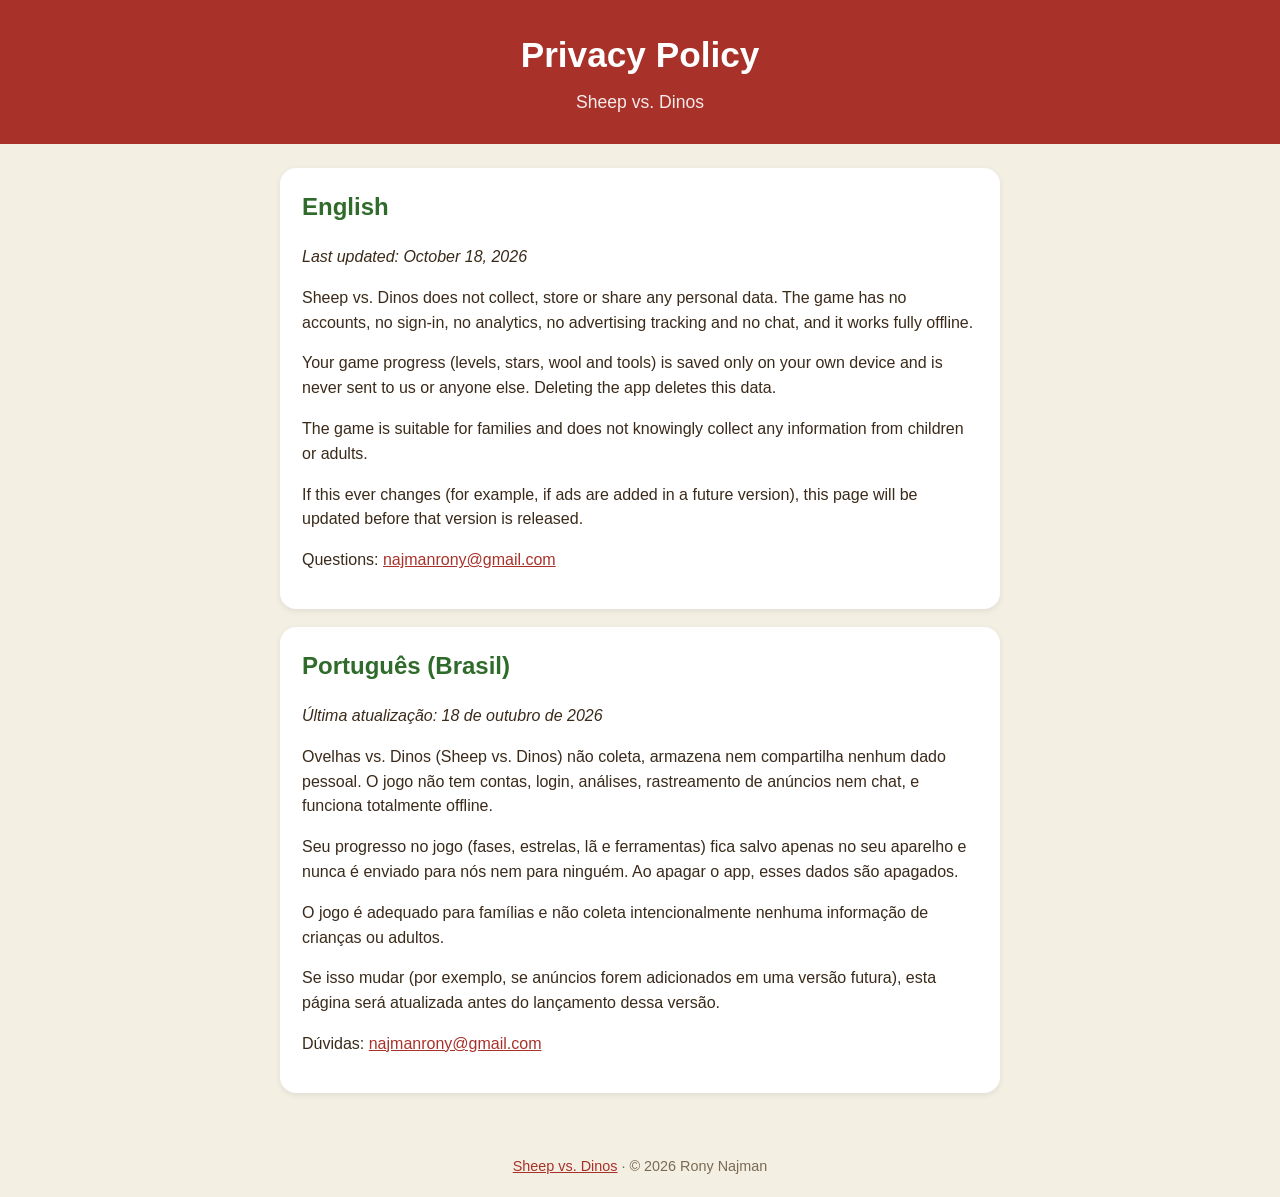
==== privacy/index.html @ 065a316a "Sheep vs. Dinos support and privacy site" ====
<!doctype html><html lang="en"><head><meta charset="utf-8"><meta name="viewport" content="width=device-width,initial-scale=1">
<title>Privacy Policy - Sheep vs. Dinos</title><link rel="stylesheet" href="/style.css"></head><body>
<header><h1>Privacy Policy</h1><p>Sheep vs. Dinos</p></header>
<main>
<div class="card"><h2>English</h2>
<p><em>Last updated: October 18, 2026</em></p>
<p>Sheep vs. Dinos does not collect, store or share any personal data. The game has no accounts, no sign-in, no analytics, no advertising tracking and no chat, and it works fully offline.</p>
<p>Your game progress (levels, stars, wool and tools) is saved only on your own device and is never sent to us or anyone else. Deleting the app deletes this data.</p>
<p>The game is suitable for families and does not knowingly collect any information from children or adults.</p>
<p>If this ever changes (for example, if ads are added in a future version), this page will be updated before that version is released.</p>
<p>Questions: <a href="mailto:najmanrony@gmail.com">najmanrony@gmail.com</a></p></div>
<div class="card"><h2>Português (Brasil)</h2>
<p><em>Última atualização: 18 de outubro de 2026</em></p>
<p>Ovelhas vs. Dinos (Sheep vs. Dinos) não coleta, armazena nem compartilha nenhum dado pessoal. O jogo não tem contas, login, análises, rastreamento de anúncios nem chat, e funciona totalmente offline.</p>
<p>Seu progresso no jogo (fases, estrelas, lã e ferramentas) fica salvo apenas no seu aparelho e nunca é enviado para nós nem para ninguém. Ao apagar o app, esses dados são apagados.</p>
<p>O jogo é adequado para famílias e não coleta intencionalmente nenhuma informação de crianças ou adultos.</p>
<p>Se isso mudar (por exemplo, se anúncios forem adicionados em uma versão futura), esta página será atualizada antes do lançamento dessa versão.</p>
<p>Dúvidas: <a href="mailto:najmanrony@gmail.com">najmanrony@gmail.com</a></p></div>
</main>
<footer><a href="/">Sheep vs. Dinos</a> &middot; &copy; 2026 Rony Najman</footer>
</body></html>
---- style.css ----
body{margin:0;font-family:-apple-system,Segoe UI,Roboto,sans-serif;background:#f4efe3;color:#3a2a1a;line-height:1.55}
header{background:#a8322a;color:#fff;padding:28px 20px;text-align:center}
header h1{margin:0;font-size:2.2em}header p{margin:6px 0 0;font-size:1.1em;opacity:.9}
main{max-width:720px;margin:0 auto;padding:24px 20px}
.card{background:#fff;border-radius:16px;padding:20px 22px;margin:0 0 18px;box-shadow:0 2px 6px rgba(0,0,0,.08)}
h2{color:#2f6b2a;margin-top:0}a{color:#a8322a}footer{text-align:center;font-size:.9em;padding:20px;color:#7a6a55}
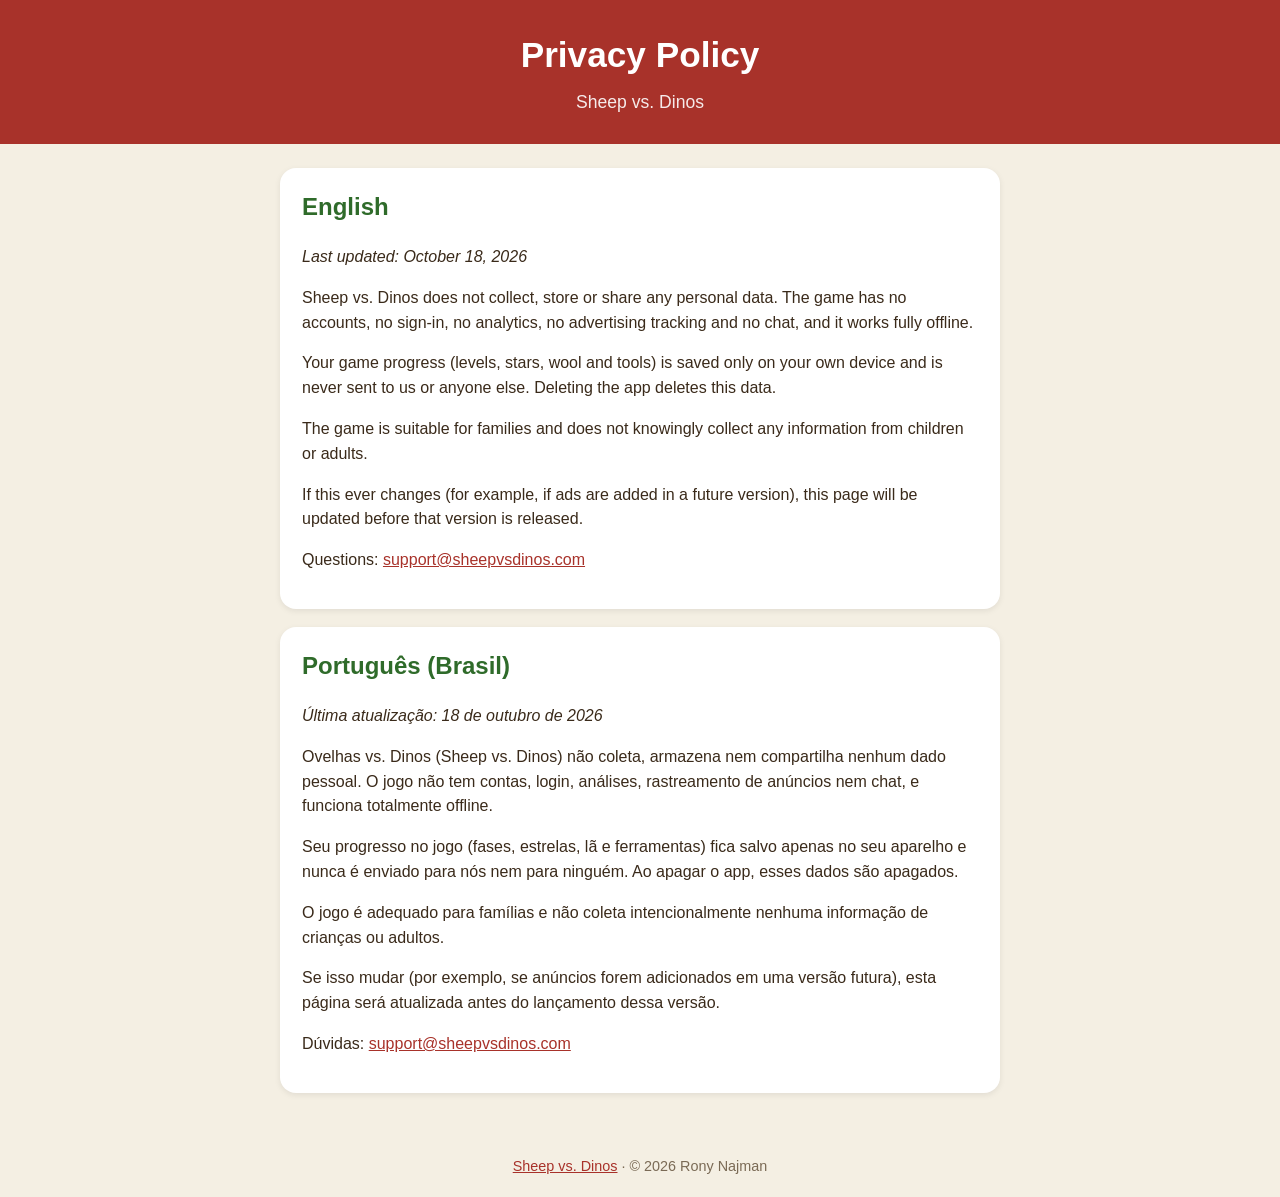
==== commit 890e6539: "Use support@sheepvsdinos.com as contact email" ====
--- a/privacy/index.html
+++ b/privacy/index.html
@@ -8,14 +8,14 @@
 <p>Your game progress (levels, stars, wool and tools) is saved only on your own device and is never sent to us or anyone else. Deleting the app deletes this data.</p>
 <p>The game is suitable for families and does not knowingly collect any information from children or adults.</p>
 <p>If this ever changes (for example, if ads are added in a future version), this page will be updated before that version is released.</p>
-<p>Questions: <a href="mailto:najmanrony@gmail.com">najmanrony@gmail.com</a></p></div>
+<p>Questions: <a href="mailto:support@sheepvsdinos.com">support@sheepvsdinos.com</a></p></div>
 <div class="card"><h2>Português (Brasil)</h2>
 <p><em>Última atualização: 18 de outubro de 2026</em></p>
 <p>Ovelhas vs. Dinos (Sheep vs. Dinos) não coleta, armazena nem compartilha nenhum dado pessoal. O jogo não tem contas, login, análises, rastreamento de anúncios nem chat, e funciona totalmente offline.</p>
 <p>Seu progresso no jogo (fases, estrelas, lã e ferramentas) fica salvo apenas no seu aparelho e nunca é enviado para nós nem para ninguém. Ao apagar o app, esses dados são apagados.</p>
 <p>O jogo é adequado para famílias e não coleta intencionalmente nenhuma informação de crianças ou adultos.</p>
 <p>Se isso mudar (por exemplo, se anúncios forem adicionados em uma versão futura), esta página será atualizada antes do lançamento dessa versão.</p>
-<p>Dúvidas: <a href="mailto:najmanrony@gmail.com">najmanrony@gmail.com</a></p></div>
+<p>Dúvidas: <a href="mailto:support@sheepvsdinos.com">support@sheepvsdinos.com</a></p></div>
 </main>
 <footer><a href="/">Sheep vs. Dinos</a> &middot; &copy; 2026 Rony Najman</footer>
 </body></html>
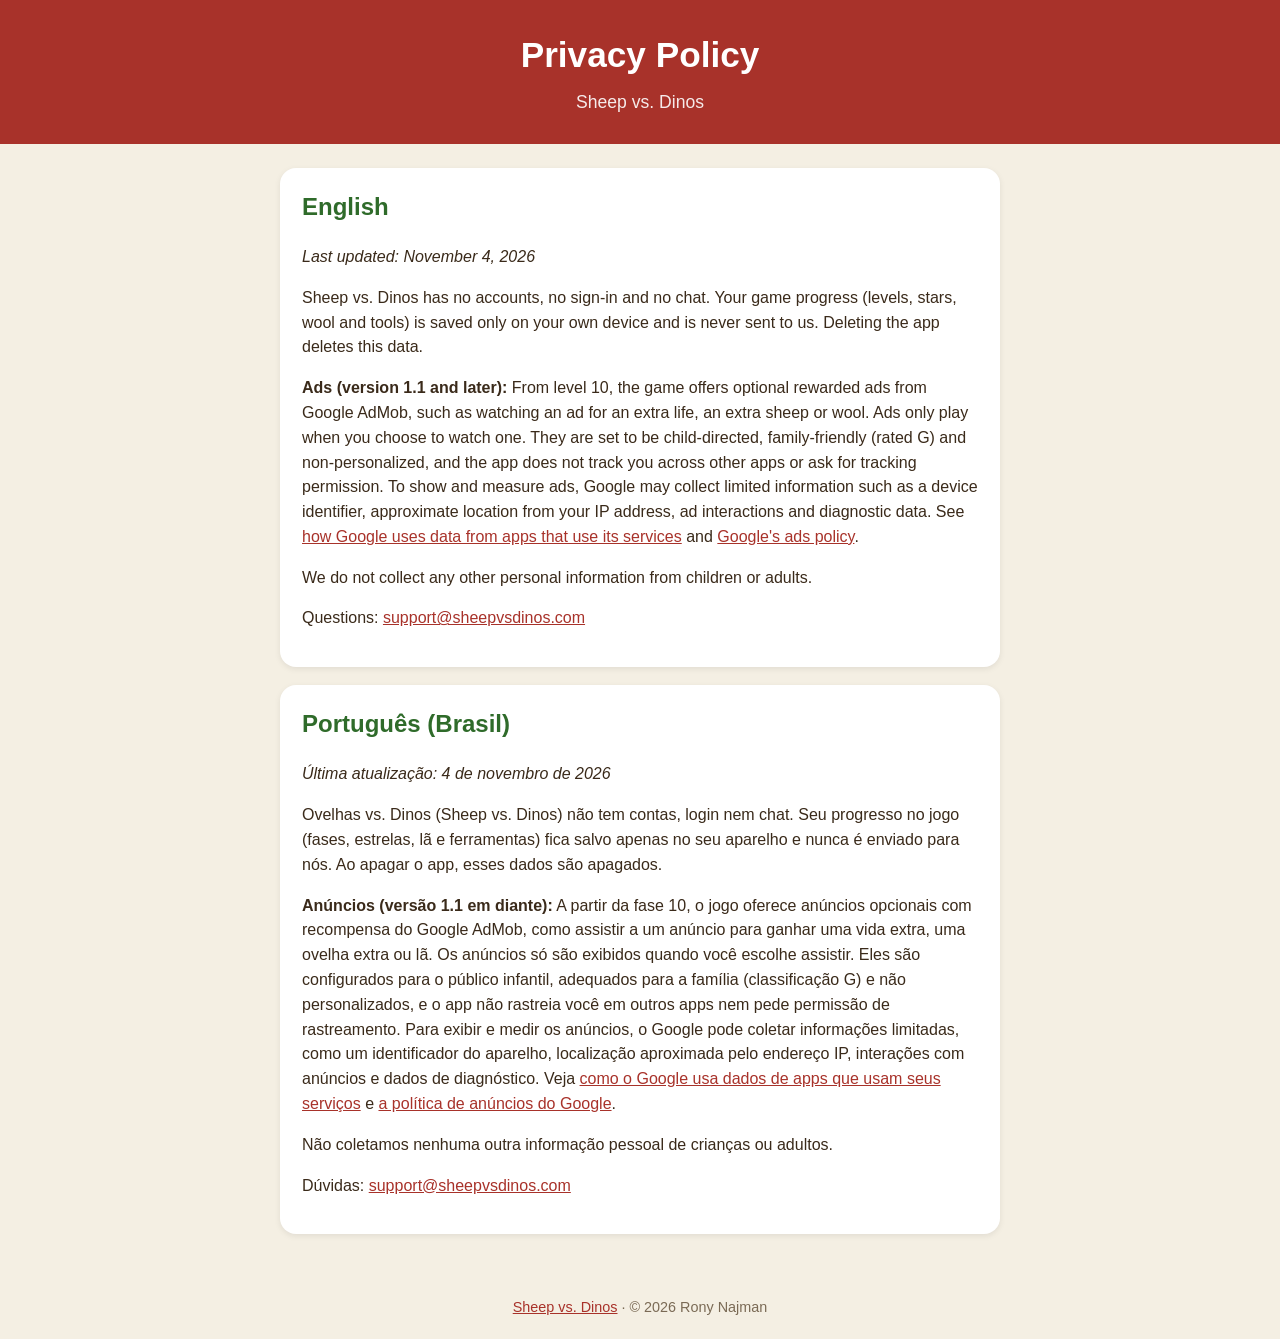
==== commit b0672bd7: "Privacy policy: add optional AdMob rewarded ads (1.1)" ====
--- a/privacy/index.html
+++ b/privacy/index.html
@@ -3,18 +3,16 @@
 <header><h1>Privacy Policy</h1><p>Sheep vs. Dinos</p></header>
 <main>
 <div class="card"><h2>English</h2>
-<p><em>Last updated: October 18, 2026</em></p>
-<p>Sheep vs. Dinos does not collect, store or share any personal data. The game has no accounts, no sign-in, no analytics, no advertising tracking and no chat, and it works fully offline.</p>
-<p>Your game progress (levels, stars, wool and tools) is saved only on your own device and is never sent to us or anyone else. Deleting the app deletes this data.</p>
-<p>The game is suitable for families and does not knowingly collect any information from children or adults.</p>
-<p>If this ever changes (for example, if ads are added in a future version), this page will be updated before that version is released.</p>
+<p><em>Last updated: November 4, 2026</em></p>
+<p>Sheep vs. Dinos has no accounts, no sign-in and no chat. Your game progress (levels, stars, wool and tools) is saved only on your own device and is never sent to us. Deleting the app deletes this data.</p>
+<p><strong>Ads (version 1.1 and later):</strong> From level 10, the game offers optional rewarded ads from Google AdMob, such as watching an ad for an extra life, an extra sheep or wool. Ads only play when you choose to watch one. They are set to be child-directed, family-friendly (rated G) and non-personalized, and the app does not track you across other apps or ask for tracking permission. To show and measure ads, Google may collect limited information such as a device identifier, approximate location from your IP address, ad interactions and diagnostic data. See <a href="https://policies.google.com/technologies/partner-sites">how Google uses data from apps that use its services</a> and <a href="https://policies.google.com/technologies/ads">Google's ads policy</a>.</p>
+<p>We do not collect any other personal information from children or adults.</p>
 <p>Questions: <a href="mailto:support@sheepvsdinos.com">support@sheepvsdinos.com</a></p></div>
 <div class="card"><h2>Português (Brasil)</h2>
-<p><em>Última atualização: 18 de outubro de 2026</em></p>
-<p>Ovelhas vs. Dinos (Sheep vs. Dinos) não coleta, armazena nem compartilha nenhum dado pessoal. O jogo não tem contas, login, análises, rastreamento de anúncios nem chat, e funciona totalmente offline.</p>
-<p>Seu progresso no jogo (fases, estrelas, lã e ferramentas) fica salvo apenas no seu aparelho e nunca é enviado para nós nem para ninguém. Ao apagar o app, esses dados são apagados.</p>
-<p>O jogo é adequado para famílias e não coleta intencionalmente nenhuma informação de crianças ou adultos.</p>
-<p>Se isso mudar (por exemplo, se anúncios forem adicionados em uma versão futura), esta página será atualizada antes do lançamento dessa versão.</p>
+<p><em>Última atualização: 4 de novembro de 2026</em></p>
+<p>Ovelhas vs. Dinos (Sheep vs. Dinos) não tem contas, login nem chat. Seu progresso no jogo (fases, estrelas, lã e ferramentas) fica salvo apenas no seu aparelho e nunca é enviado para nós. Ao apagar o app, esses dados são apagados.</p>
+<p><strong>Anúncios (versão 1.1 em diante):</strong> A partir da fase 10, o jogo oferece anúncios opcionais com recompensa do Google AdMob, como assistir a um anúncio para ganhar uma vida extra, uma ovelha extra ou lã. Os anúncios só são exibidos quando você escolhe assistir. Eles são configurados para o público infantil, adequados para a família (classificação G) e não personalizados, e o app não rastreia você em outros apps nem pede permissão de rastreamento. Para exibir e medir os anúncios, o Google pode coletar informações limitadas, como um identificador do aparelho, localização aproximada pelo endereço IP, interações com anúncios e dados de diagnóstico. Veja <a href="https://policies.google.com/technologies/partner-sites?hl=pt-BR">como o Google usa dados de apps que usam seus serviços</a> e <a href="https://policies.google.com/technologies/ads?hl=pt-BR">a política de anúncios do Google</a>.</p>
+<p>Não coletamos nenhuma outra informação pessoal de crianças ou adultos.</p>
 <p>Dúvidas: <a href="mailto:support@sheepvsdinos.com">support@sheepvsdinos.com</a></p></div>
 </main>
 <footer><a href="/">Sheep vs. Dinos</a> &middot; &copy; 2026 Rony Najman</footer>
